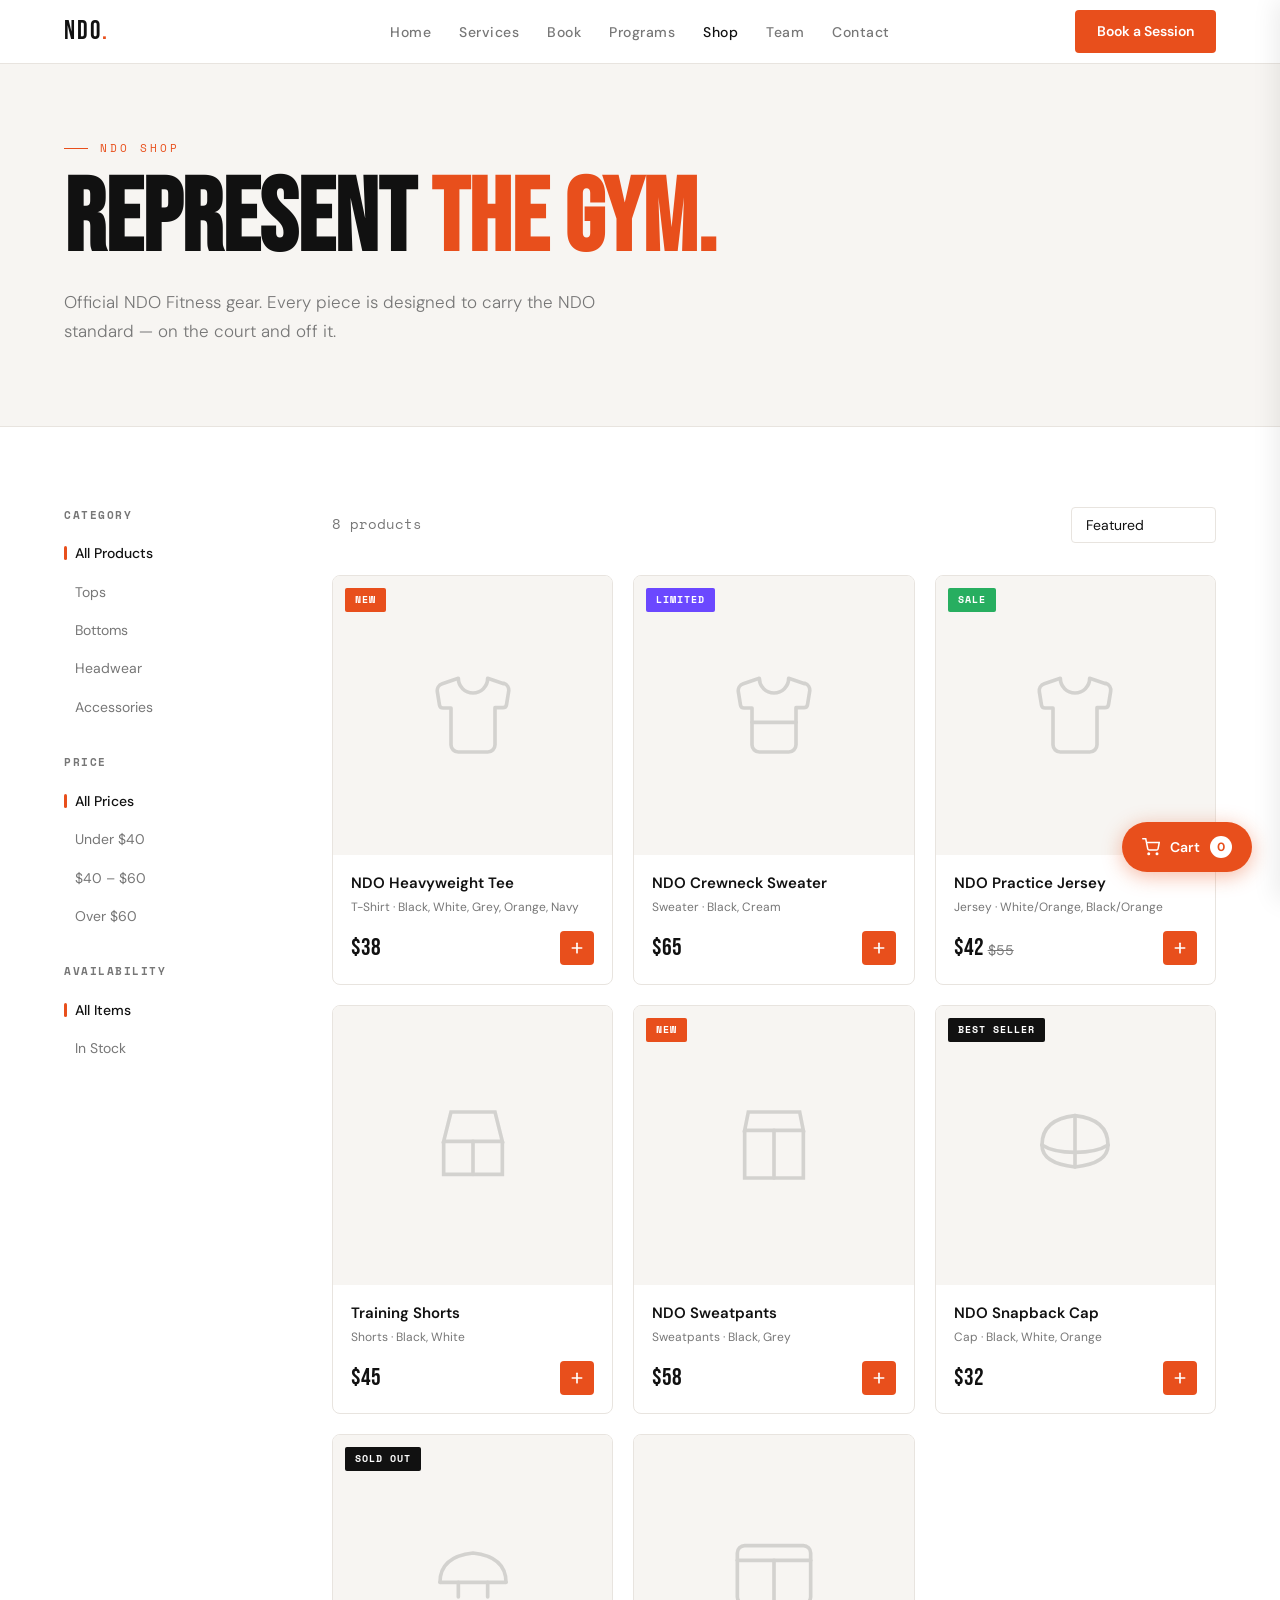
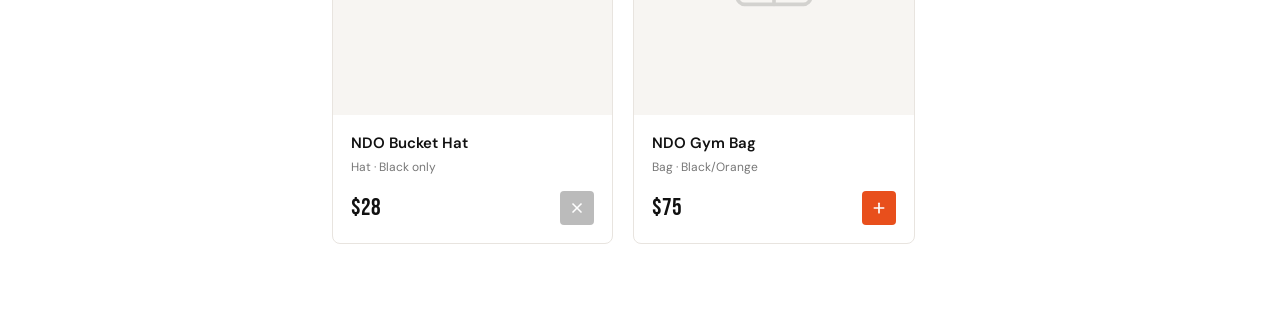
==== shop.html @ 1f4be480 "Add files via upload" ====
<!DOCTYPE html>
<html lang="en">
<head>
<meta charset="UTF-8"/><meta name="viewport" content="width=device-width, initial-scale=1.0"/>
<title>Shop — NDO Fitness</title>
<link rel="stylesheet" href="shared.css"/>
<style>
.shop-layout{display:grid;grid-template-columns:220px 1fr;gap:48px;padding:80px 5%;}
.shop-sidebar{}
.filter-group{margin-bottom:32px;}
.filter-title{font-size:11px;font-weight:700;text-transform:uppercase;letter-spacing:1.5px;color:var(--muted);font-family:var(--font-mono);margin-bottom:14px;}
.filter-options{display:flex;flex-direction:column;gap:8px;}
.filter-option{font-size:14px;color:var(--muted);cursor:pointer;transition:color 0.2s;padding:4px 0;display:flex;align-items:center;gap:8px;}
.filter-option:hover{color:var(--text);}
.filter-option.active{color:var(--text);font-weight:500;}
.filter-option.active::before{content:'';width:3px;height:14px;background:var(--orange);border-radius:2px;display:inline-block;}
.filter-option:not(.active)::before{content:'';width:3px;height:14px;background:transparent;display:inline-block;}
.shop-main{}
.shop-header{display:flex;justify-content:space-between;align-items:center;margin-bottom:32px;}
.shop-count{font-size:14px;color:var(--muted);font-family:var(--font-mono);}
.shop-sort{border:1.5px solid var(--border);border-radius:4px;padding:8px 14px;font-size:14px;font-family:var(--font-body);color:var(--text);background:#fff;outline:none;appearance:none;cursor:pointer;}
.products-grid{display:grid;grid-template-columns:repeat(3,1fr);gap:20px;}
.product-card{background:#fff;border:1px solid var(--border);border-radius:8px;overflow:hidden;cursor:pointer;transition:transform 0.25s,box-shadow 0.25s;}
.product-card:hover{transform:translateY(-4px);box-shadow:0 8px 28px rgba(0,0,0,0.08);}
.product-img{aspect-ratio:1;background:var(--bg2);display:flex;align-items:center;justify-content:center;position:relative;}
.product-img svg{opacity:0.15;}
.product-badge{position:absolute;top:12px;left:12px;font-size:10px;font-weight:700;letter-spacing:1px;text-transform:uppercase;padding:4px 10px;border-radius:2px;font-family:var(--font-mono);}
.badge-new{background:var(--orange);color:#fff;}
.badge-sold{background:var(--text);color:#fff;}
.badge-sale{background:#27ae60;color:#fff;}
.product-info{padding:16px 18px;}
.product-name{font-weight:600;font-size:15px;margin-bottom:3px;}
.product-type{font-size:12px;color:var(--muted);margin-bottom:12px;}
.product-bottom{display:flex;justify-content:space-between;align-items:center;}
.product-price{font-family:var(--font-display);font-size:24px;}
.product-add{background:var(--orange);border:none;color:#fff;width:34px;height:34px;border-radius:4px;cursor:pointer;transition:background 0.2s;display:flex;align-items:center;justify-content:center;}
.product-add:hover{background:var(--orange-dim);}
.product-add.soldout{background:var(--muted2);cursor:not-allowed;}
@media(max-width:900px){.products-grid{grid-template-columns:repeat(2,1fr);}}

.cart-drawer{position:fixed;top:0;right:0;bottom:0;width:380px;background:#fff;border-left:1px solid var(--border);z-index:300;transform:translateX(100%);transition:transform 0.35s;display:flex;flex-direction:column;box-shadow:-4px 0 24px rgba(0,0,0,0.08);}
.cart-drawer.open{transform:translateX(0);}
.cart-overlay{position:fixed;inset:0;background:rgba(0,0,0,0.3);z-index:299;opacity:0;pointer-events:none;transition:opacity 0.35s;}
.cart-overlay.open{opacity:1;pointer-events:all;}
.cart-header{padding:20px 24px;border-bottom:1px solid var(--border);display:flex;justify-content:space-between;align-items:center;}
.cart-title{font-family:var(--font-display);font-size:24px;}
.cart-close{background:none;border:none;cursor:pointer;padding:4px;color:var(--muted);}
.cart-items{flex:1;overflow-y:auto;padding:20px 24px;}
.cart-item{display:flex;gap:14px;padding:16px 0;border-bottom:1px solid var(--border);}
.cart-item-img{width:56px;height:56px;background:var(--bg2);border-radius:4px;display:flex;align-items:center;justify-content:center;flex-shrink:0;}
.cart-item-info{flex:1;}
.cart-item-name{font-weight:600;font-size:14px;margin-bottom:3px;}
.cart-item-price{font-size:13px;color:var(--muted);}
.cart-item-remove{background:none;border:none;cursor:pointer;color:var(--muted2);font-size:18px;line-height:1;padding:0;}
.cart-empty{text-align:center;padding:60px 0;color:var(--muted);}
.cart-empty svg{margin-bottom:12px;opacity:0.3;}
.cart-footer{padding:20px 24px;border-top:1px solid var(--border);}
.cart-total{display:flex;justify-content:space-between;margin-bottom:20px;}
.cart-total-label{font-weight:600;font-size:15px;}
.cart-total-price{font-family:var(--font-display);font-size:28px;color:var(--orange);}
.cart-checkout{width:100%;background:var(--orange);color:#fff;border:none;padding:15px;border-radius:4px;font-size:15px;font-weight:700;cursor:pointer;font-family:var(--font-body);transition:background 0.2s;}
.cart-checkout:hover{background:var(--orange-dim);}

.cart-btn{position:fixed;bottom:28px;right:28px;background:var(--orange);color:#fff;border:none;padding:14px 20px;border-radius:50px;font-size:14px;font-weight:600;cursor:pointer;display:flex;align-items:center;gap:10px;z-index:200;box-shadow:0 4px 20px rgba(232,79,28,0.4);font-family:var(--font-body);transition:background 0.2s;}
.cart-btn:hover{background:var(--orange-dim);}
.cart-count{background:#fff;color:var(--orange);width:22px;height:22px;border-radius:50%;font-size:12px;font-weight:700;display:flex;align-items:center;justify-content:center;}

@media(max-width:768px){.shop-layout{grid-template-columns:1fr;}.shop-sidebar{display:none;}.cart-drawer{width:100%;}}
</style>
</head>
<body>
<div id="nav-placeholder"></div>

<div class="page-hero">
  <div class="page-hero-eyebrow">NDO Shop</div>
  <h1 class="page-hero-title">Represent <span>the Gym.</span></h1>
  <p class="page-hero-sub">Official NDO Fitness gear. Every piece is designed to carry the NDO standard — on the court and off it.</p>
</div>

<div class="shop-layout">
  <aside class="shop-sidebar">
    <div class="filter-group">
      <div class="filter-title">Category</div>
      <div class="filter-options">
        <div class="filter-option active" onclick="filterProducts('all',this)">All Products</div>
        <div class="filter-option" onclick="filterProducts('tops',this)">Tops</div>
        <div class="filter-option" onclick="filterProducts('bottoms',this)">Bottoms</div>
        <div class="filter-option" onclick="filterProducts('headwear',this)">Headwear</div>
        <div class="filter-option" onclick="filterProducts('accessories',this)">Accessories</div>
      </div>
    </div>
    <div class="filter-group">
      <div class="filter-title">Price</div>
      <div class="filter-options">
        <div class="filter-option active">All Prices</div>
        <div class="filter-option">Under $40</div>
        <div class="filter-option">$40 – $60</div>
        <div class="filter-option">Over $60</div>
      </div>
    </div>
    <div class="filter-group">
      <div class="filter-title">Availability</div>
      <div class="filter-options">
        <div class="filter-option active">All Items</div>
        <div class="filter-option">In Stock</div>
      </div>
    </div>
  </aside>

  <div class="shop-main">
    <div class="shop-header">
      <div class="shop-count" id="product-count">8 products</div>
      <select class="shop-sort"><option>Featured</option><option>Price: Low to High</option><option>Price: High to Low</option><option>Newest</option></select>
    </div>
    <div class="products-grid" id="products-grid">

      <div class="product-card" data-cat="tops">
        <div class="product-img">
          <svg width="88" height="88" viewBox="0 0 24 24" fill="none" stroke="#111" stroke-width="1" stroke-linecap="round" stroke-linejoin="round"><path d="M20.38 3.46L16 2a4 4 0 0 1-8 0L3.62 3.46a2 2 0 0 0-1.34 2.23l.58 3.57a1 1 0 0 0 .99.84H6v10c0 1.1.9 2 2 2h8a2 2 0 0 0 2-2V10h2.15a1 1 0 0 0 .99-.84l.58-3.57a2 2 0 0 0-1.34-2.23z"/></svg>
          <div class="product-badge badge-new">New</div>
        </div>
        <div class="product-info">
          <div class="product-name">NDO Heavyweight Tee</div>
          <div class="product-type">T-Shirt · Black, White, Grey, Orange, Navy</div>
          <div class="product-bottom">
            <div class="product-price">$38</div>
            <button class="product-add" onclick="addToCart('NDO Heavyweight Tee','$38')"><svg width="16" height="16" viewBox="0 0 24 24" fill="none" stroke="#fff" stroke-width="2.5" stroke-linecap="round"><line x1="12" y1="5" x2="12" y2="19"/><line x1="5" y1="12" x2="19" y2="12"/></svg></button>
          </div>
        </div>
      </div>

      <div class="product-card" data-cat="tops">
        <div class="product-img">
          <svg width="88" height="88" viewBox="0 0 24 24" fill="none" stroke="#111" stroke-width="1" stroke-linecap="round" stroke-linejoin="round"><path d="M20.38 3.46L16 2a4 4 0 0 1-8 0L3.62 3.46a2 2 0 0 0-1.34 2.23l.58 3.57a1 1 0 0 0 .99.84H6v10c0 1.1.9 2 2 2h8a2 2 0 0 0 2-2V10h2.15a1 1 0 0 0 .99-.84l.58-3.57a2 2 0 0 0-1.34-2.23z"/><line x1="6" y1="14" x2="18" y2="14"/></svg>
          <div class="product-badge" style="background:#6B48FF;color:#fff;">Limited</div>
        </div>
        <div class="product-info">
          <div class="product-name">NDO Crewneck Sweater</div>
          <div class="product-type">Sweater · Black, Cream</div>
          <div class="product-bottom">
            <div class="product-price">$65</div>
            <button class="product-add" onclick="addToCart('NDO Crewneck Sweater','$65')"><svg width="16" height="16" viewBox="0 0 24 24" fill="none" stroke="#fff" stroke-width="2.5" stroke-linecap="round"><line x1="12" y1="5" x2="12" y2="19"/><line x1="5" y1="12" x2="19" y2="12"/></svg></button>
          </div>
        </div>
      </div>

      <div class="product-card" data-cat="tops">
        <div class="product-img">
          <svg width="88" height="88" viewBox="0 0 24 24" fill="none" stroke="#111" stroke-width="1" stroke-linecap="round" stroke-linejoin="round"><path d="M20.38 3.46L16 2a4 4 0 0 1-8 0L3.62 3.46a2 2 0 0 0-1.34 2.23l.58 3.57a1 1 0 0 0 .99.84H6v10c0 1.1.9 2 2 2h8a2 2 0 0 0 2-2V10h2.15a1 1 0 0 0 .99-.84l.58-3.57a2 2 0 0 0-1.34-2.23z"/></svg>
          <div class="product-badge badge-sale">Sale</div>
        </div>
        <div class="product-info">
          <div class="product-name">NDO Practice Jersey</div>
          <div class="product-type">Jersey · White/Orange, Black/Orange</div>
          <div class="product-bottom">
            <div class="product-price">$42 <span style="font-size:14px;color:var(--muted);text-decoration:line-through;font-family:var(--font-body);">$55</span></div>
            <button class="product-add" onclick="addToCart('NDO Practice Jersey','$42')"><svg width="16" height="16" viewBox="0 0 24 24" fill="none" stroke="#fff" stroke-width="2.5" stroke-linecap="round"><line x1="12" y1="5" x2="12" y2="19"/><line x1="5" y1="12" x2="19" y2="12"/></svg></button>
          </div>
        </div>
      </div>

      <div class="product-card" data-cat="bottoms">
        <div class="product-img">
          <svg width="88" height="88" viewBox="0 0 24 24" fill="none" stroke="#111" stroke-width="1" stroke-linecap="round"><path d="M6 3h12l2 8H4L6 3z"/><path d="M4 11v9h16v-9"/><line x1="12" y1="11" x2="12" y2="20"/></svg>
        </div>
        <div class="product-info">
          <div class="product-name">Training Shorts</div>
          <div class="product-type">Shorts · Black, White</div>
          <div class="product-bottom">
            <div class="product-price">$45</div>
            <button class="product-add" onclick="addToCart('Training Shorts','$45')"><svg width="16" height="16" viewBox="0 0 24 24" fill="none" stroke="#fff" stroke-width="2.5" stroke-linecap="round"><line x1="12" y1="5" x2="12" y2="19"/><line x1="5" y1="12" x2="19" y2="12"/></svg></button>
          </div>
        </div>
      </div>

      <div class="product-card" data-cat="bottoms">
        <div class="product-img">
          <svg width="88" height="88" viewBox="0 0 24 24" fill="none" stroke="#111" stroke-width="1" stroke-linecap="round"><path d="M5 3h14l1 5H4L5 3z"/><path d="M4 8v13h16V8"/><line x1="12" y1="8" x2="12" y2="21"/></svg>
          <div class="product-badge badge-new">New</div>
        </div>
        <div class="product-info">
          <div class="product-name">NDO Sweatpants</div>
          <div class="product-type">Sweatpants · Black, Grey</div>
          <div class="product-bottom">
            <div class="product-price">$58</div>
            <button class="product-add" onclick="addToCart('NDO Sweatpants','$58')"><svg width="16" height="16" viewBox="0 0 24 24" fill="none" stroke="#fff" stroke-width="2.5" stroke-linecap="round"><line x1="12" y1="5" x2="12" y2="19"/><line x1="5" y1="12" x2="19" y2="12"/></svg></button>
          </div>
        </div>
      </div>

      <div class="product-card" data-cat="headwear">
        <div class="product-img">
          <svg width="88" height="88" viewBox="0 0 24 24" fill="none" stroke="#111" stroke-width="1" stroke-linecap="round"><path d="M3 12 Q3 5 12 4 Q21 5 21 12"/><path d="M3 12 Q3 17 12 18 Q21 17 21 12"/><line x1="12" y1="4" x2="12" y2="18"/><path d="M3 12 Q6 14 12 14 Q18 14 21 12"/></svg>
          <div class="product-badge" style="background:#111;color:#fff;">Best Seller</div>
        </div>
        <div class="product-info">
          <div class="product-name">NDO Snapback Cap</div>
          <div class="product-type">Cap · Black, White, Orange</div>
          <div class="product-bottom">
            <div class="product-price">$32</div>
            <button class="product-add" onclick="addToCart('NDO Snapback Cap','$32')"><svg width="16" height="16" viewBox="0 0 24 24" fill="none" stroke="#fff" stroke-width="2.5" stroke-linecap="round"><line x1="12" y1="5" x2="12" y2="19"/><line x1="5" y1="12" x2="19" y2="12"/></svg></button>
          </div>
        </div>
      </div>

      <div class="product-card" data-cat="headwear">
        <div class="product-img">
          <svg width="88" height="88" viewBox="0 0 24 24" fill="none" stroke="#111" stroke-width="1" stroke-linecap="round"><path d="M3 14 Q3 7 12 6 Q21 7 21 14"/><path d="M3 14h18"/><path d="M8 14v4"/><path d="M16 14v4"/></svg>
          <div class="product-badge badge-sold">Sold Out</div>
        </div>
        <div class="product-info">
          <div class="product-name">NDO Bucket Hat</div>
          <div class="product-type">Hat · Black only</div>
          <div class="product-bottom">
            <div class="product-price">$28</div>
            <button class="product-add soldout" disabled><svg width="16" height="16" viewBox="0 0 24 24" fill="none" stroke="#fff" stroke-width="2.5" stroke-linecap="round"><line x1="18" y1="6" x2="6" y2="18"/><line x1="6" y1="6" x2="18" y2="18"/></svg></button>
          </div>
        </div>
      </div>

      <div class="product-card" data-cat="accessories">
        <div class="product-img">
          <svg width="88" height="88" viewBox="0 0 24 24" fill="none" stroke="#111" stroke-width="1" stroke-linecap="round"><rect x="2" y="4" width="20" height="16" rx="2"/><path d="M2 8h20"/><path d="M12 8v12"/></svg>
        </div>
        <div class="product-info">
          <div class="product-name">NDO Gym Bag</div>
          <div class="product-type">Bag · Black/Orange</div>
          <div class="product-bottom">
            <div class="product-price">$75</div>
            <button class="product-add" onclick="addToCart('NDO Gym Bag','$75')"><svg width="16" height="16" viewBox="0 0 24 24" fill="none" stroke="#fff" stroke-width="2.5" stroke-linecap="round"><line x1="12" y1="5" x2="12" y2="19"/><line x1="5" y1="12" x2="19" y2="12"/></svg></button>
          </div>
        </div>
      </div>

    </div>
  </div>
</div>

<!-- Cart overlay -->
<div class="cart-overlay" id="cartOverlay" onclick="closeCart()"></div>

<!-- Cart drawer -->
<div class="cart-drawer" id="cartDrawer">
  <div class="cart-header">
    <div class="cart-title">Your Cart</div>
    <button class="cart-close" onclick="closeCart()"><svg width="20" height="20" viewBox="0 0 24 24" fill="none" stroke="currentColor" stroke-width="2" stroke-linecap="round"><line x1="18" y1="6" x2="6" y2="18"/><line x1="6" y1="6" x2="18" y2="18"/></svg></button>
  </div>
  <div class="cart-items" id="cartItems">
    <div class="cart-empty">
      <svg width="40" height="40" viewBox="0 0 24 24" fill="none" stroke="currentColor" stroke-width="1.5" stroke-linecap="round"><circle cx="9" cy="21" r="1"/><circle cx="20" cy="21" r="1"/><path d="M1 1h4l2.68 13.39a2 2 0 0 0 2 1.61h9.72a2 2 0 0 0 2-1.61L23 6H6"/></svg>
      <p style="font-size:14px;margin-top:8px;">Your cart is empty</p>
    </div>
  </div>
  <div class="cart-footer" id="cartFooter" style="display:none;">
    <div class="cart-total"><span class="cart-total-label">Total</span><span class="cart-total-price" id="cartTotal">$0</span></div>
    <button class="cart-checkout" onclick="alert('Checkout coming soon — contact ndoleague@gmail.com to complete your order.')">Checkout →</button>
  </div>
</div>

<!-- Floating cart button -->
<button class="cart-btn" id="cartBtn" onclick="openCart()">
  <svg width="18" height="18" viewBox="0 0 24 24" fill="none" stroke="#fff" stroke-width="2" stroke-linecap="round"><circle cx="9" cy="21" r="1"/><circle cx="20" cy="21" r="1"/><path d="M1 1h4l2.68 13.39a2 2 0 0 0 2 1.61h9.72a2 2 0 0 0 2-1.61L23 6H6"/></svg>
  Cart <div class="cart-count" id="cartCountBadge">0</div>
</button>

<script src="shared.js"></script>
<script>
let cart = [];

function addToCart(name, price) {
  const existing = cart.find(i => i.name === name);
  if(existing){ existing.qty++; } else { cart.push({name, price, qty:1}); }
  renderCart();
  openCart();
}

function removeFromCart(idx) {
  cart.splice(idx,1);
  renderCart();
}

function renderCart() {
  const container = document.getElementById('cartItems');
  const footer = document.getElementById('cartFooter');
  const badge = document.getElementById('cartCountBadge');
  const total = cart.reduce((s,i) => s + parseInt(i.price.replace(/\D/g,'')) * i.qty, 0);
  badge.textContent = cart.reduce((s,i)=>s+i.qty,0);
  if(cart.length === 0){
    container.innerHTML = '<div class="cart-empty"><svg width="40" height="40" viewBox="0 0 24 24" fill="none" stroke="currentColor" stroke-width="1.5" stroke-linecap="round"><circle cx="9" cy="21" r="1"/><circle cx="20" cy="21" r="1"/><path d="M1 1h4l2.68 13.39a2 2 0 0 0 2 1.61h9.72a2 2 0 0 0 2-1.61L23 6H6"/></svg><p style="font-size:14px;margin-top:8px;">Your cart is empty</p></div>';
    footer.style.display='none';
    return;
  }
  footer.style.display='block';
  document.getElementById('cartTotal').textContent = '$'+total;
  container.innerHTML = cart.map((item,i) => `
    <div class="cart-item">
      <div class="cart-item-img"><svg width="24" height="24" viewBox="0 0 24 24" fill="none" stroke="#bbb" stroke-width="1.2" stroke-linecap="round"><path d="M20.38 3.46L16 2a4 4 0 0 1-8 0L3.62 3.46a2 2 0 0 0-1.34 2.23l.58 3.57a1 1 0 0 0 .99.84H6v10c0 1.1.9 2 2 2h8a2 2 0 0 0 2-2V10h2.15a1 1 0 0 0 .99-.84l.58-3.57a2 2 0 0 0-1.34-2.23z"/></svg></div>
      <div class="cart-item-info"><div class="cart-item-name">${item.name} ${item.qty>1?'x'+item.qty:''}</div><div class="cart-item-price">${item.price}</div></div>
      <button class="cart-item-remove" onclick="removeFromCart(${i})">×</button>
    </div>`).join('');
}

function openCart(){ document.getElementById('cartDrawer').classList.add('open'); document.getElementById('cartOverlay').classList.add('open'); }
function closeCart(){ document.getElementById('cartDrawer').classList.remove('open'); document.getElementById('cartOverlay').classList.remove('open'); }

function filterProducts(cat, el) {
  document.querySelectorAll('.filter-option').forEach(o=>o.classList.remove('active'));
  el.classList.add('active');
  document.querySelectorAll('.product-card').forEach(card => {
    card.style.display = (cat==='all' || card.dataset.cat===cat) ? '' : 'none';
  });
  const visible = document.querySelectorAll('.product-card:not([style*="none"])').length;
  document.getElementById('product-count').textContent = visible + ' products';
}
</script>
</body>
</html>
---- shared.css ----
@import url('https://fonts.googleapis.com/css2?family=Bebas+Neue&family=DM+Sans:ital,opsz,wght@0,9..40,300;0,9..40,400;0,9..40,500;0,9..40,600;1,9..40,300&family=Space+Mono:wght@400;700&display=swap');
*{margin:0;padding:0;box-sizing:border-box;}
:root{--orange:#E84F1C;--orange-dim:#c94418;--orange-light:#FFF0EB;--bg:#FFFFFF;--bg2:#F7F5F2;--bg3:#F0EDE8;--border:#E8E4DF;--border2:#D0CBC4;--text:#111111;--muted:#777;--muted2:#BBB;--font-display:'Bebas Neue',sans-serif;--font-body:'DM Sans',sans-serif;--font-mono:'Space Mono',monospace;}
html{scroll-behavior:smooth;}
body{background:var(--bg);color:var(--text);font-family:var(--font-body);font-size:16px;line-height:1.6;overflow-x:hidden;}
nav{position:fixed;top:0;left:0;right:0;z-index:100;padding:0 5%;background:rgba(255,255,255,0.96);backdrop-filter:blur(12px);border-bottom:1px solid var(--border);display:grid;grid-template-columns:1fr auto 1fr;align-items:center;height:64px;}
.nav-right{display:flex;justify-content:flex-end;align-items:center;}
.nav-logo{font-family:var(--font-display);font-size:26px;letter-spacing:2px;color:var(--text);text-decoration:none;}
.nav-logo span{color:var(--orange);}
.nav-links{display:flex;gap:28px;list-style:none;}
.nav-links a{color:var(--muted);text-decoration:none;font-size:14px;font-weight:500;letter-spacing:0.5px;transition:color 0.2s;}
.nav-links a:hover{color:var(--text);}
.nav-cta{background:var(--orange);color:#fff;padding:10px 22px;border-radius:4px;font-size:14px;font-weight:600;text-decoration:none;transition:background 0.2s;}
.nav-cta:hover{background:var(--orange-dim);}
.nav-mobile-toggle{display:none;flex-direction:column;gap:5px;cursor:pointer;padding:4px;}
.nav-mobile-toggle span{display:block;width:22px;height:2px;background:var(--text);border-radius:2px;}
.mobile-menu{display:none;position:fixed;top:64px;left:0;right:0;background:#fff;border-bottom:1px solid var(--border);z-index:99;padding:20px 5%;flex-direction:column;gap:16px;}
.mobile-menu.open{display:flex;}
.mobile-menu a{color:var(--muted);text-decoration:none;font-size:16px;font-weight:500;padding:8px 0;border-bottom:1px solid var(--border);}
.mobile-menu a:last-child{border:none;}
@media(max-width:768px){.nav-links,.nav-cta{display:none;}.nav-mobile-toggle{display:flex;}nav{grid-template-columns:1fr 1fr;}}
section{padding:100px 5%;}
.page-hero{padding:140px 5% 80px;background:var(--bg2);border-bottom:1px solid var(--border);}
.page-hero-eyebrow{font-family:var(--font-mono);font-size:11px;letter-spacing:3px;color:var(--orange);text-transform:uppercase;margin-bottom:16px;display:flex;align-items:center;gap:12px;}
.page-hero-eyebrow::before{content:'';display:block;width:24px;height:1px;background:var(--orange);}
.page-hero-title{font-family:var(--font-display);font-size:clamp(56px,8vw,110px);line-height:0.92;color:var(--text);margin-bottom:20px;}
.page-hero-title span{color:var(--orange);}
.page-hero-sub{font-size:17px;color:var(--muted);max-width:560px;line-height:1.7;font-weight:300;}
.section-label{font-family:var(--font-mono);font-size:11px;letter-spacing:3px;color:var(--orange);text-transform:uppercase;margin-bottom:16px;display:flex;align-items:center;gap:12px;}
.section-label::before{content:'';display:block;width:24px;height:1px;background:var(--orange);}
.section-title{font-family:var(--font-display);font-size:clamp(40px,6vw,68px);line-height:0.95;color:var(--text);margin-bottom:20px;}
.section-sub{font-size:16px;color:var(--muted);max-width:520px;line-height:1.7;font-weight:300;}
.btn-primary{background:var(--orange);color:#fff;padding:14px 30px;border-radius:4px;font-size:15px;font-weight:600;text-decoration:none;transition:background 0.2s;display:inline-block;}
.btn-primary:hover{background:var(--orange-dim);}
.btn-outline{border:1.5px solid var(--border2);color:var(--text);padding:14px 30px;border-radius:4px;font-size:15px;font-weight:500;text-decoration:none;transition:border-color 0.2s;display:inline-block;}
.btn-outline:hover{border-color:var(--text);}
.btn-ghost{background:transparent;border:none;color:var(--orange);font-size:14px;font-weight:500;font-family:var(--font-mono);cursor:pointer;text-decoration:none;display:inline-flex;align-items:center;gap:6px;}
.btn-ghost::after{content:'→';}
.divider{border:none;border-top:1px solid var(--border);margin:0;}
.cta-strip{background:var(--orange);padding:80px 5%;text-align:center;}
.cta-strip h2{font-family:var(--font-display);font-size:clamp(48px,7vw,96px);color:#fff;line-height:0.95;margin-bottom:20px;}
.cta-strip p{font-size:17px;color:rgba(255,255,255,0.8);margin-bottom:32px;font-weight:300;}
.btn-white{background:#fff;color:var(--orange);padding:15px 40px;border-radius:4px;font-size:15px;font-weight:700;text-decoration:none;display:inline-block;transition:opacity 0.2s;}
.btn-white:hover{opacity:0.9;}
footer{background:#111;padding:60px 5% 32px;}
.footer-inner{display:grid;grid-template-columns:1.5fr 1fr 1fr 1fr;gap:40px;margin-bottom:48px;}
.footer-logo{font-family:var(--font-display);font-size:28px;letter-spacing:2px;color:#fff;margin-bottom:12px;}
.footer-logo span{color:var(--orange);}
.footer-tagline{font-size:14px;color:#777;line-height:1.7;max-width:240px;}
.footer-col h4{font-size:11px;text-transform:uppercase;letter-spacing:1.5px;color:#555;margin-bottom:16px;font-family:var(--font-mono);font-weight:600;}
.footer-col ul{list-style:none;display:flex;flex-direction:column;gap:10px;}
.footer-col a{color:#777;text-decoration:none;font-size:14px;transition:color 0.2s;}
.footer-col a:hover{color:#fff;}
.footer-bottom{border-top:1px solid #222;padding-top:24px;display:flex;justify-content:space-between;align-items:center;flex-wrap:wrap;gap:12px;}
.footer-copy{font-size:13px;color:#444;}
.footer-powered{font-size:12px;color:#444;font-family:var(--font-mono);}
.footer-powered a{color:var(--orange);text-decoration:none;}
@media(max-width:768px){.footer-inner{grid-template-columns:1fr 1fr;}}
@media(max-width:480px){.footer-inner{grid-template-columns:1fr;}}
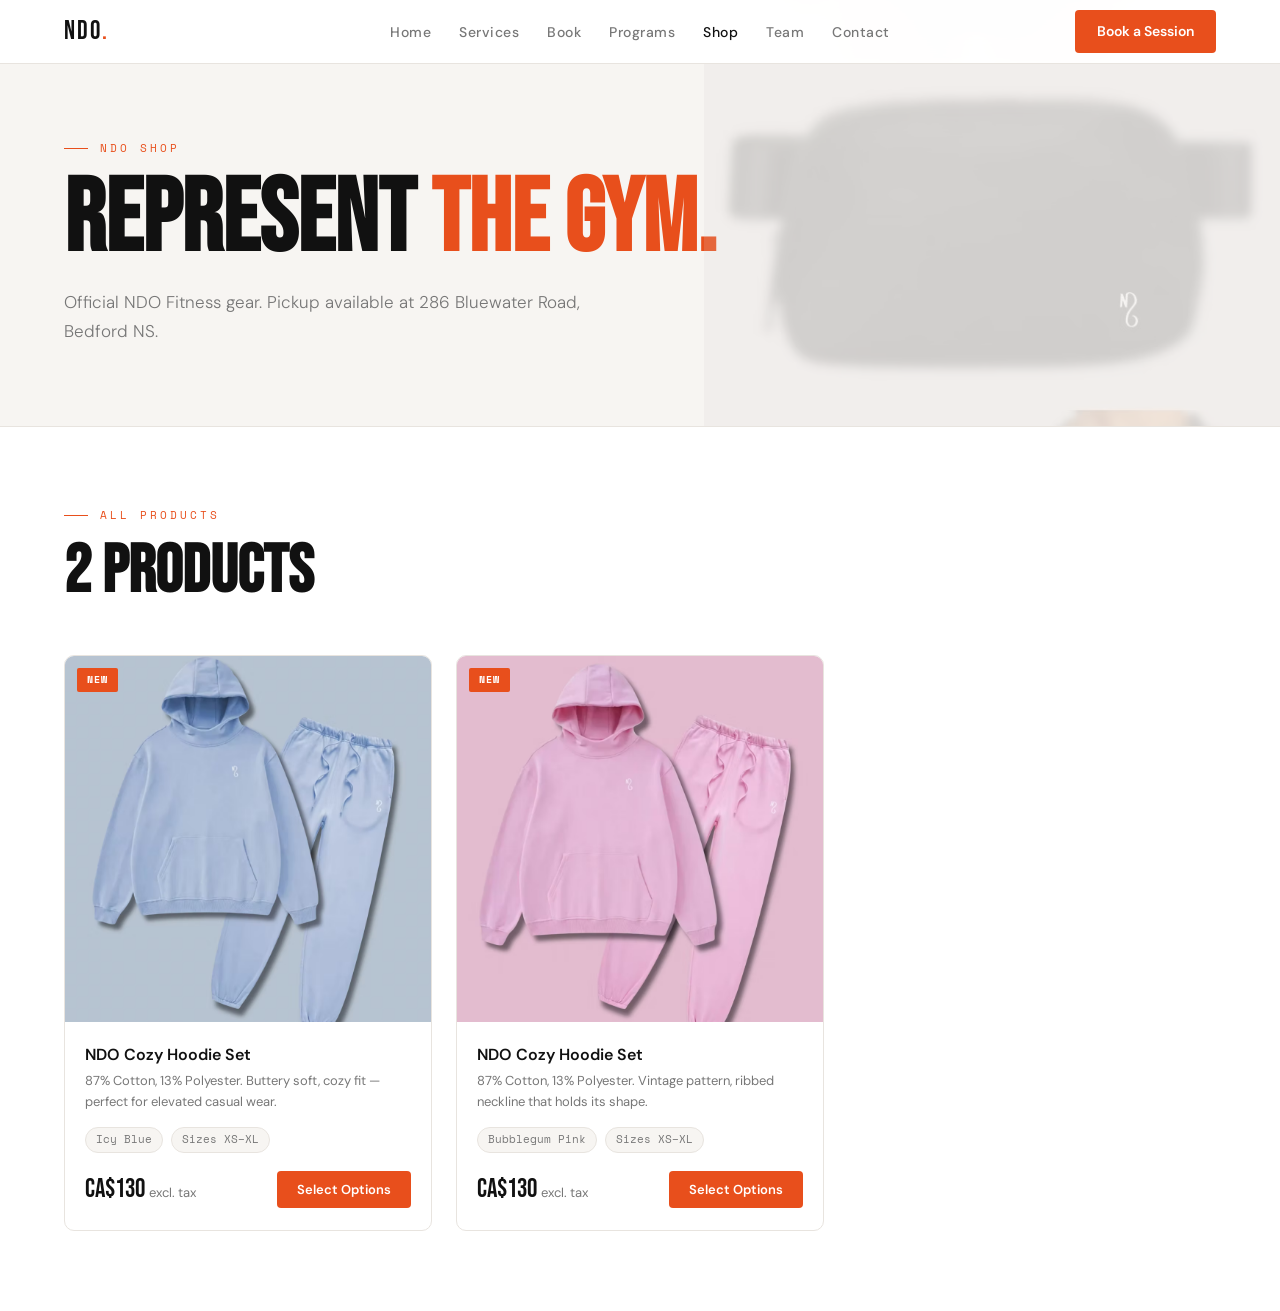
==== commit 5e3bdd06: "Add files via upload" ====
--- a/shop.html
+++ b/shop.html
@@ -4,313 +4,425 @@
 <meta charset="UTF-8"/><meta name="viewport" content="width=device-width, initial-scale=1.0"/>
 <title>Shop — NDO Fitness</title>
 <link rel="stylesheet" href="shared.css"/>
+<script src="https://js.stripe.com/v3/"></script>
 <style>
-.shop-layout{display:grid;grid-template-columns:220px 1fr;gap:48px;padding:80px 5%;}
-.shop-sidebar{}
-.filter-group{margin-bottom:32px;}
-.filter-title{font-size:11px;font-weight:700;text-transform:uppercase;letter-spacing:1.5px;color:var(--muted);font-family:var(--font-mono);margin-bottom:14px;}
-.filter-options{display:flex;flex-direction:column;gap:8px;}
-.filter-option{font-size:14px;color:var(--muted);cursor:pointer;transition:color 0.2s;padding:4px 0;display:flex;align-items:center;gap:8px;}
-.filter-option:hover{color:var(--text);}
-.filter-option.active{color:var(--text);font-weight:500;}
-.filter-option.active::before{content:'';width:3px;height:14px;background:var(--orange);border-radius:2px;display:inline-block;}
-.filter-option:not(.active)::before{content:'';width:3px;height:14px;background:transparent;display:inline-block;}
-.shop-main{}
-.shop-header{display:flex;justify-content:space-between;align-items:center;margin-bottom:32px;}
-.shop-count{font-size:14px;color:var(--muted);font-family:var(--font-mono);}
-.shop-sort{border:1.5px solid var(--border);border-radius:4px;padding:8px 14px;font-size:14px;font-family:var(--font-body);color:var(--text);background:#fff;outline:none;appearance:none;cursor:pointer;}
-.products-grid{display:grid;grid-template-columns:repeat(3,1fr);gap:20px;}
-.product-card{background:#fff;border:1px solid var(--border);border-radius:8px;overflow:hidden;cursor:pointer;transition:transform 0.25s,box-shadow 0.25s;}
-.product-card:hover{transform:translateY(-4px);box-shadow:0 8px 28px rgba(0,0,0,0.08);}
+.shop-section{padding:80px 5%;}
+.products-grid{display:grid;grid-template-columns:repeat(3,1fr);gap:24px;margin-top:50px;}
+.product-card{background:#fff;border:1px solid var(--border);border-radius:10px;overflow:hidden;cursor:pointer;transition:transform 0.25s,box-shadow 0.25s;}
+.product-card:hover{transform:translateY(-4px);box-shadow:0 10px 32px rgba(0,0,0,0.08);}
 .product-img{aspect-ratio:1;background:var(--bg2);display:flex;align-items:center;justify-content:center;position:relative;}
-.product-img svg{opacity:0.15;}
-.product-badge{position:absolute;top:12px;left:12px;font-size:10px;font-weight:700;letter-spacing:1px;text-transform:uppercase;padding:4px 10px;border-radius:2px;font-family:var(--font-mono);}
-.badge-new{background:var(--orange);color:#fff;}
-.badge-sold{background:var(--text);color:#fff;}
-.badge-sale{background:#27ae60;color:#fff;}
-.product-info{padding:16px 18px;}
-.product-name{font-weight:600;font-size:15px;margin-bottom:3px;}
-.product-type{font-size:12px;color:var(--muted);margin-bottom:12px;}
+.product-img svg{opacity:0.12;}
+.product-badge{position:absolute;top:12px;left:12px;font-size:10px;font-weight:700;letter-spacing:1px;text-transform:uppercase;padding:4px 10px;border-radius:2px;font-family:var(--font-mono);background:var(--orange);color:#fff;}
+.product-info{padding:20px;}
+.product-name{font-weight:600;font-size:16px;margin-bottom:4px;}
+.product-desc{font-size:13px;color:var(--muted);margin-bottom:14px;line-height:1.6;}
+.product-meta{display:flex;gap:8px;flex-wrap:wrap;margin-bottom:16px;}
+.product-tag{background:var(--bg2);border:1px solid var(--border);border-radius:20px;font-size:11px;color:var(--muted);padding:3px 10px;font-family:var(--font-mono);}
 .product-bottom{display:flex;justify-content:space-between;align-items:center;}
-.product-price{font-family:var(--font-display);font-size:24px;}
-.product-add{background:var(--orange);border:none;color:#fff;width:34px;height:34px;border-radius:4px;cursor:pointer;transition:background 0.2s;display:flex;align-items:center;justify-content:center;}
-.product-add:hover{background:var(--orange-dim);}
-.product-add.soldout{background:var(--muted2);cursor:not-allowed;}
+.product-price{font-family:var(--font-display);font-size:26px;}
+.product-price span{font-size:13px;font-family:var(--font-body);color:var(--muted);font-weight:400;}
+.buy-btn{background:var(--orange);border:none;color:#fff;padding:10px 20px;border-radius:4px;font-size:13px;font-weight:600;cursor:pointer;transition:background 0.2s;font-family:var(--font-body);}
+.buy-btn:hover{background:var(--orange-dim);}
 @media(max-width:900px){.products-grid{grid-template-columns:repeat(2,1fr);}}
-
-.cart-drawer{position:fixed;top:0;right:0;bottom:0;width:380px;background:#fff;border-left:1px solid var(--border);z-index:300;transform:translateX(100%);transition:transform 0.35s;display:flex;flex-direction:column;box-shadow:-4px 0 24px rgba(0,0,0,0.08);}
-.cart-drawer.open{transform:translateX(0);}
+@media(max-width:560px){.products-grid{grid-template-columns:1fr;}}
+
+.modal-overlay{display:none;position:fixed;inset:0;background:rgba(0,0,0,0.45);z-index:400;align-items:center;justify-content:center;padding:20px;}
+.modal-overlay.open{display:flex;}
+.modal{background:#fff;border-radius:12px;width:100%;max-width:820px;max-height:90vh;overflow-y:auto;display:grid;grid-template-columns:1fr 1fr;position:relative;}
+.modal-img{background:var(--bg2);display:flex;align-items:center;justify-content:center;min-height:380px;border-radius:12px 0 0 12px;}
+.modal-close{position:absolute;top:14px;right:14px;background:#fff;border:1px solid var(--border);border-radius:50%;width:32px;height:32px;display:flex;align-items:center;justify-content:center;cursor:pointer;z-index:10;}
+.modal-body{padding:32px;display:flex;flex-direction:column;}
+.modal-eyebrow{font-family:var(--font-mono);font-size:11px;letter-spacing:2px;color:var(--orange);text-transform:uppercase;margin-bottom:10px;}
+.modal-title{font-family:var(--font-display);font-size:34px;line-height:1;margin-bottom:8px;}
+.modal-price{font-family:var(--font-display);font-size:28px;color:var(--orange);margin-bottom:14px;}
+.modal-price span{font-size:13px;font-family:var(--font-body);color:var(--muted);font-weight:400;}
+.modal-desc{font-size:14px;color:var(--muted);line-height:1.75;font-weight:300;margin-bottom:20px;}
+.option-group{margin-bottom:16px;}
+.option-label{font-size:11px;font-weight:600;color:var(--muted);letter-spacing:1px;text-transform:uppercase;margin-bottom:8px;display:block;font-family:var(--font-mono);}
+.option-pills{display:flex;flex-wrap:wrap;gap:8px;}
+.option-pill{border:1.5px solid var(--border);border-radius:4px;padding:8px 14px;font-size:13px;cursor:pointer;transition:all 0.2s;background:#fff;font-family:var(--font-body);}
+.option-pill:hover{border-color:var(--border2);}
+.option-pill.selected{border-color:var(--orange);background:var(--orange-light);color:var(--orange);font-weight:500;}
+.qty-row{display:flex;align-items:center;gap:12px;margin-bottom:20px;}
+.qty-btn{width:32px;height:32px;border:1.5px solid var(--border);border-radius:4px;background:#fff;font-size:18px;cursor:pointer;display:flex;align-items:center;justify-content:center;transition:border-color 0.2s;}
+.qty-btn:hover{border-color:var(--border2);}
+.qty-num{font-size:16px;font-weight:600;min-width:20px;text-align:center;}
+.add-to-cart-btn{width:100%;background:var(--orange);color:#fff;border:none;padding:14px;border-radius:4px;font-size:15px;font-weight:700;cursor:pointer;transition:background 0.2s;font-family:var(--font-body);margin-bottom:10px;margin-top:auto;}
+.add-to-cart-btn:hover{background:var(--orange-dim);}
+.modal-note{font-size:12px;color:var(--muted2);text-align:center;font-family:var(--font-mono);}
+@media(max-width:640px){.modal{grid-template-columns:1fr;}.modal-img{min-height:200px;border-radius:12px 12px 0 0;}}
+
 .cart-overlay{position:fixed;inset:0;background:rgba(0,0,0,0.3);z-index:299;opacity:0;pointer-events:none;transition:opacity 0.35s;}
 .cart-overlay.open{opacity:1;pointer-events:all;}
-.cart-header{padding:20px 24px;border-bottom:1px solid var(--border);display:flex;justify-content:space-between;align-items:center;}
-.cart-title{font-family:var(--font-display);font-size:24px;}
-.cart-close{background:none;border:none;cursor:pointer;padding:4px;color:var(--muted);}
+.cart-drawer{position:fixed;top:0;right:0;bottom:0;width:400px;background:#fff;border-left:1px solid var(--border);z-index:300;transform:translateX(100%);transition:transform 0.35s;display:flex;flex-direction:column;}
+.cart-drawer.open{transform:translateX(0);}
+.cart-header{padding:22px 24px;border-bottom:1px solid var(--border);display:flex;justify-content:space-between;align-items:center;}
+.cart-title{font-family:var(--font-display);font-size:26px;}
+.cart-close-btn{background:none;border:none;cursor:pointer;color:var(--muted);}
 .cart-items{flex:1;overflow-y:auto;padding:20px 24px;}
 .cart-item{display:flex;gap:14px;padding:16px 0;border-bottom:1px solid var(--border);}
-.cart-item-img{width:56px;height:56px;background:var(--bg2);border-radius:4px;display:flex;align-items:center;justify-content:center;flex-shrink:0;}
-.cart-item-info{flex:1;}
-.cart-item-name{font-weight:600;font-size:14px;margin-bottom:3px;}
-.cart-item-price{font-size:13px;color:var(--muted);}
-.cart-item-remove{background:none;border:none;cursor:pointer;color:var(--muted2);font-size:18px;line-height:1;padding:0;}
+.cart-item-img{width:58px;height:58px;background:var(--bg2);border-radius:6px;flex-shrink:0;display:flex;align-items:center;justify-content:center;}
+.cart-item-details{flex:1;}
+.cart-item-name{font-weight:600;font-size:14px;margin-bottom:2px;}
+.cart-item-variant{font-size:12px;color:var(--muted);margin-bottom:4px;}
+.cart-item-price{font-family:var(--font-display);font-size:18px;color:var(--orange);}
+.cart-item-remove{background:none;border:none;cursor:pointer;color:var(--muted2);font-size:20px;line-height:1;padding:0;align-self:flex-start;}
 .cart-empty{text-align:center;padding:60px 0;color:var(--muted);}
-.cart-empty svg{margin-bottom:12px;opacity:0.3;}
-.cart-footer{padding:20px 24px;border-top:1px solid var(--border);}
-.cart-total{display:flex;justify-content:space-between;margin-bottom:20px;}
-.cart-total-label{font-weight:600;font-size:15px;}
-.cart-total-price{font-family:var(--font-display);font-size:28px;color:var(--orange);}
-.cart-checkout{width:100%;background:var(--orange);color:#fff;border:none;padding:15px;border-radius:4px;font-size:15px;font-weight:700;cursor:pointer;font-family:var(--font-body);transition:background 0.2s;}
-.cart-checkout:hover{background:var(--orange-dim);}
-
-.cart-btn{position:fixed;bottom:28px;right:28px;background:var(--orange);color:#fff;border:none;padding:14px 20px;border-radius:50px;font-size:14px;font-weight:600;cursor:pointer;display:flex;align-items:center;gap:10px;z-index:200;box-shadow:0 4px 20px rgba(232,79,28,0.4);font-family:var(--font-body);transition:background 0.2s;}
-.cart-btn:hover{background:var(--orange-dim);}
-.cart-count{background:#fff;color:var(--orange);width:22px;height:22px;border-radius:50%;font-size:12px;font-weight:700;display:flex;align-items:center;justify-content:center;}
-
-@media(max-width:768px){.shop-layout{grid-template-columns:1fr;}.shop-sidebar{display:none;}.cart-drawer{width:100%;}}
+.cart-footer{padding:22px 24px;border-top:1px solid var(--border);}
+.cart-subtotal{display:flex;justify-content:space-between;align-items:center;margin-bottom:8px;}
+.cart-subtotal-label{font-size:14px;color:var(--muted);}
+.cart-subtotal-price{font-family:var(--font-display);font-size:24px;}
+.cart-pickup-note{font-size:12px;color:var(--muted);background:var(--bg2);border-radius:4px;padding:10px 12px;margin-bottom:16px;font-family:var(--font-mono);display:flex;align-items:center;gap:6px;}
+.checkout-btn{width:100%;background:var(--orange);color:#fff;border:none;padding:15px;border-radius:4px;font-size:15px;font-weight:700;cursor:pointer;transition:background 0.2s;font-family:var(--font-body);}
+.checkout-btn:hover{background:var(--orange-dim);}
+@media(max-width:480px){.cart-drawer{width:100%;}}
+
+.checkout-overlay{display:none;position:fixed;inset:0;background:rgba(0,0,0,0.5);z-index:500;align-items:center;justify-content:center;padding:20px;}
+.checkout-overlay.open{display:flex;}
+.checkout-modal{background:#fff;border-radius:12px;width:100%;max-width:500px;max-height:90vh;overflow-y:auto;}
+.checkout-header{padding:24px 28px 0;display:flex;justify-content:space-between;align-items:center;}
+.checkout-title{font-family:var(--font-display);font-size:30px;}
+.checkout-close{background:none;border:1px solid var(--border);border-radius:50%;width:32px;height:32px;display:flex;align-items:center;justify-content:center;cursor:pointer;}
+.checkout-body{padding:24px 28px 32px;}
+.checkout-summary{background:var(--bg2);border-radius:6px;padding:16px;margin-bottom:20px;}
+.checkout-summary-title{font-size:11px;font-weight:600;color:var(--muted);text-transform:uppercase;letter-spacing:1px;font-family:var(--font-mono);margin-bottom:10px;}
+.checkout-item-row{display:flex;justify-content:space-between;font-size:14px;margin-bottom:6px;}
+.checkout-item-row.total{margin:0;padding-top:8px;border-top:1px solid var(--border);font-weight:600;}
+.co-section-title{font-size:11px;font-weight:600;color:var(--muted);text-transform:uppercase;letter-spacing:1px;font-family:var(--font-mono);margin:20px 0 10px;}
+.co-input{width:100%;background:#fff;border:1.5px solid var(--border);border-radius:4px;padding:11px 14px;color:var(--text);font-size:15px;font-family:var(--font-body);outline:none;transition:border-color 0.2s;margin-bottom:10px;box-sizing:border-box;}
+.co-input:focus{border-color:var(--orange);}
+.co-row{display:grid;grid-template-columns:1fr 1fr;gap:10px;}
+.stripe-el{background:#fff;border:1.5px solid var(--border);border-radius:4px;padding:12px 14px;margin-bottom:10px;transition:border-color 0.2s;}
+.stripe-el.focused{border-color:var(--orange);}
+.pay-error{color:#c0392b;font-size:13px;margin-top:4px;display:none;}
+.pay-btn{width:100%;background:var(--orange);color:#fff;border:none;padding:15px;border-radius:4px;font-size:15px;font-weight:700;cursor:pointer;transition:background 0.2s;font-family:var(--font-body);margin-top:10px;display:flex;align-items:center;justify-content:center;gap:8px;}
+.pay-btn:hover:not(:disabled){background:var(--orange-dim);}
+.pay-btn:disabled{background:var(--muted2);cursor:not-allowed;}
+.pay-secure{display:flex;align-items:center;justify-content:center;gap:5px;font-size:11px;color:var(--muted2);font-family:var(--font-mono);margin-top:10px;}
+
+.cart-fab{position:fixed;bottom:28px;right:28px;background:var(--orange);color:#fff;border:none;padding:13px 20px;border-radius:50px;font-size:14px;font-weight:600;cursor:pointer;display:flex;align-items:center;gap:10px;z-index:200;box-shadow:0 4px 20px rgba(232,79,28,0.35);font-family:var(--font-body);transition:background 0.2s;}
+.cart-fab:hover{background:var(--orange-dim);}
+.cart-badge{background:#fff;color:var(--orange);width:22px;height:22px;border-radius:50%;font-size:12px;font-weight:700;display:flex;align-items:center;justify-content:center;}
+
+.success-overlay{display:none;position:fixed;inset:0;background:rgba(0,0,0,0.45);z-index:600;align-items:center;justify-content:center;padding:20px;}
+.success-overlay.open{display:flex;}
+.success-box{background:#fff;border-radius:12px;padding:48px;text-align:center;max-width:400px;}
+.success-icon{width:64px;height:64px;background:var(--orange-light);border-radius:50%;display:flex;align-items:center;justify-content:center;margin:0 auto 20px;}
+.success-box h3{font-family:var(--font-display);font-size:36px;margin-bottom:8px;}
+.success-box p{font-size:15px;color:var(--muted);margin-bottom:28px;line-height:1.6;}
+.success-done-btn{background:var(--orange);color:#fff;border:none;padding:12px 28px;border-radius:4px;font-size:14px;font-weight:600;cursor:pointer;font-family:var(--font-body);}
 </style>
 </head>
 <body>
 <div id="nav-placeholder"></div>
 
-<div class="page-hero">
+<div class="page-hero" style="position:relative;overflow:hidden;">
+  <div style="position:absolute;right:0;top:0;bottom:0;width:45%;background:url('[data-uri]') center/cover no-repeat;opacity:0.18;"></div>
   <div class="page-hero-eyebrow">NDO Shop</div>
   <h1 class="page-hero-title">Represent <span>the Gym.</span></h1>
-  <p class="page-hero-sub">Official NDO Fitness gear. Every piece is designed to carry the NDO standard — on the court and off it.</p>
+  <p class="page-hero-sub">Official NDO Fitness gear. Pickup available at 286 Bluewater Road, Bedford NS.</p>
 </div>
 
-<div class="shop-layout">
-  <aside class="shop-sidebar">
-    <div class="filter-group">
-      <div class="filter-title">Category</div>
-      <div class="filter-options">
-        <div class="filter-option active" onclick="filterProducts('all',this)">All Products</div>
-        <div class="filter-option" onclick="filterProducts('tops',this)">Tops</div>
-        <div class="filter-option" onclick="filterProducts('bottoms',this)">Bottoms</div>
-        <div class="filter-option" onclick="filterProducts('headwear',this)">Headwear</div>
-        <div class="filter-option" onclick="filterProducts('accessories',this)">Accessories</div>
-      </div>
-    </div>
-    <div class="filter-group">
-      <div class="filter-title">Price</div>
-      <div class="filter-options">
-        <div class="filter-option active">All Prices</div>
-        <div class="filter-option">Under $40</div>
-        <div class="filter-option">$40 – $60</div>
-        <div class="filter-option">Over $60</div>
-      </div>
-    </div>
-    <div class="filter-group">
-      <div class="filter-title">Availability</div>
-      <div class="filter-options">
-        <div class="filter-option active">All Items</div>
-        <div class="filter-option">In Stock</div>
-      </div>
-    </div>
-  </aside>
-
-  <div class="shop-main">
-    <div class="shop-header">
-      <div class="shop-count" id="product-count">8 products</div>
-      <select class="shop-sort"><option>Featured</option><option>Price: Low to High</option><option>Price: High to Low</option><option>Newest</option></select>
-    </div>
-    <div class="products-grid" id="products-grid">
-
-      <div class="product-card" data-cat="tops">
-        <div class="product-img">
-          <svg width="88" height="88" viewBox="0 0 24 24" fill="none" stroke="#111" stroke-width="1" stroke-linecap="round" stroke-linejoin="round"><path d="M20.38 3.46L16 2a4 4 0 0 1-8 0L3.62 3.46a2 2 0 0 0-1.34 2.23l.58 3.57a1 1 0 0 0 .99.84H6v10c0 1.1.9 2 2 2h8a2 2 0 0 0 2-2V10h2.15a1 1 0 0 0 .99-.84l.58-3.57a2 2 0 0 0-1.34-2.23z"/></svg>
-          <div class="product-badge badge-new">New</div>
+<section class="shop-section">
+  <div class="section-label">All Products</div>
+  <h2 class="section-title">2 products</h2>
+  <div class="products-grid">
+
+    <div class="product-card" onclick="openProduct(0)">
+      <div class="product-img">
+        <img src="[data-uri]" alt="NDO Cozy Hoodie Set Icy Blue" style="width:100%;height:100%;object-fit:cover;"/>
+        <div class="product-badge">New</div>
+      </div>
+      <div class="product-info">
+        <div class="product-name">NDO Cozy Hoodie Set</div>
+        <div class="product-desc">87% Cotton, 13% Polyester. Buttery soft, cozy fit — perfect for elevated casual wear.</div>
+        <div class="product-meta">
+          <span class="product-tag">Icy Blue</span>
+          <span class="product-tag">Sizes XS–XL</span>
         </div>
-        <div class="product-info">
-          <div class="product-name">NDO Heavyweight Tee</div>
-          <div class="product-type">T-Shirt · Black, White, Grey, Orange, Navy</div>
-          <div class="product-bottom">
-            <div class="product-price">$38</div>
-            <button class="product-add" onclick="addToCart('NDO Heavyweight Tee','$38')"><svg width="16" height="16" viewBox="0 0 24 24" fill="none" stroke="#fff" stroke-width="2.5" stroke-linecap="round"><line x1="12" y1="5" x2="12" y2="19"/><line x1="5" y1="12" x2="19" y2="12"/></svg></button>
-          </div>
+        <div class="product-bottom">
+          <div class="product-price">CA$130 <span>excl. tax</span></div>
+          <button class="buy-btn" onclick="event.stopPropagation();openProduct(0)">Select Options</button>
         </div>
       </div>
-
-      <div class="product-card" data-cat="tops">
-        <div class="product-img">
-          <svg width="88" height="88" viewBox="0 0 24 24" fill="none" stroke="#111" stroke-width="1" stroke-linecap="round" stroke-linejoin="round"><path d="M20.38 3.46L16 2a4 4 0 0 1-8 0L3.62 3.46a2 2 0 0 0-1.34 2.23l.58 3.57a1 1 0 0 0 .99.84H6v10c0 1.1.9 2 2 2h8a2 2 0 0 0 2-2V10h2.15a1 1 0 0 0 .99-.84l.58-3.57a2 2 0 0 0-1.34-2.23z"/><line x1="6" y1="14" x2="18" y2="14"/></svg>
-          <div class="product-badge" style="background:#6B48FF;color:#fff;">Limited</div>
+    </div>
+
+    <div class="product-card" onclick="openProduct(1)">
+      <div class="product-img">
+        <img src="[data-uri]" alt="NDO Cozy Hoodie Set Bubblegum Pink" style="width:100%;height:100%;object-fit:cover;"/>
+        <div class="product-badge">New</div>
+      </div>
+      <div class="product-info">
+        <div class="product-name">NDO Cozy Hoodie Set</div>
+        <div class="product-desc">87% Cotton, 13% Polyester. Vintage pattern, ribbed neckline that holds its shape.</div>
+        <div class="product-meta">
+          <span class="product-tag">Bubblegum Pink</span>
+          <span class="product-tag">Sizes XS–XL</span>
         </div>
-        <div class="product-info">
-          <div class="product-name">NDO Crewneck Sweater</div>
-          <div class="product-type">Sweater · Black, Cream</div>
-          <div class="product-bottom">
-            <div class="product-price">$65</div>
-            <button class="product-add" onclick="addToCart('NDO Crewneck Sweater','$65')"><svg width="16" height="16" viewBox="0 0 24 24" fill="none" stroke="#fff" stroke-width="2.5" stroke-linecap="round"><line x1="12" y1="5" x2="12" y2="19"/><line x1="5" y1="12" x2="19" y2="12"/></svg></button>
-          </div>
+        <div class="product-bottom">
+          <div class="product-price">CA$130 <span>excl. tax</span></div>
+          <button class="buy-btn" onclick="event.stopPropagation();openProduct(1)">Select Options</button>
         </div>
       </div>
-
-      <div class="product-card" data-cat="tops">
-        <div class="product-img">
-          <svg width="88" height="88" viewBox="0 0 24 24" fill="none" stroke="#111" stroke-width="1" stroke-linecap="round" stroke-linejoin="round"><path d="M20.38 3.46L16 2a4 4 0 0 1-8 0L3.62 3.46a2 2 0 0 0-1.34 2.23l.58 3.57a1 1 0 0 0 .99.84H6v10c0 1.1.9 2 2 2h8a2 2 0 0 0 2-2V10h2.15a1 1 0 0 0 .99-.84l.58-3.57a2 2 0 0 0-1.34-2.23z"/></svg>
-          <div class="product-badge badge-sale">Sale</div>
+    </div>
+
+  </div>
+</section>
+
+<!-- PRODUCT MODAL -->
+<div class="modal-overlay" id="productModal" onclick="if(event.target===this)closeModal()">
+  <div class="modal">
+    <div class="modal-img">
+      <button class="modal-close" onclick="closeModal()">
+        <svg width="14" height="14" viewBox="0 0 24 24" fill="none" stroke="currentColor" stroke-width="2" stroke-linecap="round"><line x1="18" y1="6" x2="6" y2="18"/><line x1="6" y1="6" x2="18" y2="18"/></svg>
+      </button>
+      <img id="modalImg" src="[data-uri]" alt="Product" style="width:100%;height:100%;object-fit:cover;border-radius:12px 0 0 12px;"/>
+    </div>
+    <div class="modal-body">
+      <div class="modal-eyebrow">NDO Fitness</div>
+      <div class="modal-title" id="modalTitle"></div>
+      <div class="modal-price" id="modalPrice"></div>
+      <p class="modal-desc" id="modalDesc"></p>
+      <div class="option-group">
+        <span class="option-label">Color</span>
+        <div class="option-pills" id="colorPills"></div>
+      </div>
+      <div class="option-group">
+        <span class="option-label">Size</span>
+        <div class="option-pills" id="sizePills">
+          <div class="option-pill" onclick="selectPill(this,'size')">XXS</div>
+          <div class="option-pill" onclick="selectPill(this,'size')">XS</div>
+          <div class="option-pill" onclick="selectPill(this,'size')">S</div>
+          <div class="option-pill" onclick="selectPill(this,'size')">M</div>
+          <div class="option-pill" onclick="selectPill(this,'size')">L</div>
+          <div class="option-pill" onclick="selectPill(this,'size')">XL</div>
         </div>
-        <div class="product-info">
-          <div class="product-name">NDO Practice Jersey</div>
-          <div class="product-type">Jersey · White/Orange, Black/Orange</div>
-          <div class="product-bottom">
-            <div class="product-price">$42 <span style="font-size:14px;color:var(--muted);text-decoration:line-through;font-family:var(--font-body);">$55</span></div>
-            <button class="product-add" onclick="addToCart('NDO Practice Jersey','$42')"><svg width="16" height="16" viewBox="0 0 24 24" fill="none" stroke="#fff" stroke-width="2.5" stroke-linecap="round"><line x1="12" y1="5" x2="12" y2="19"/><line x1="5" y1="12" x2="19" y2="12"/></svg></button>
-          </div>
-        </div>
-      </div>
-
-      <div class="product-card" data-cat="bottoms">
-        <div class="product-img">
-          <svg width="88" height="88" viewBox="0 0 24 24" fill="none" stroke="#111" stroke-width="1" stroke-linecap="round"><path d="M6 3h12l2 8H4L6 3z"/><path d="M4 11v9h16v-9"/><line x1="12" y1="11" x2="12" y2="20"/></svg>
-        </div>
-        <div class="product-info">
-          <div class="product-name">Training Shorts</div>
-          <div class="product-type">Shorts · Black, White</div>
-          <div class="product-bottom">
-            <div class="product-price">$45</div>
-            <button class="product-add" onclick="addToCart('Training Shorts','$45')"><svg width="16" height="16" viewBox="0 0 24 24" fill="none" stroke="#fff" stroke-width="2.5" stroke-linecap="round"><line x1="12" y1="5" x2="12" y2="19"/><line x1="5" y1="12" x2="19" y2="12"/></svg></button>
-          </div>
-        </div>
-      </div>
-
-      <div class="product-card" data-cat="bottoms">
-        <div class="product-img">
-          <svg width="88" height="88" viewBox="0 0 24 24" fill="none" stroke="#111" stroke-width="1" stroke-linecap="round"><path d="M5 3h14l1 5H4L5 3z"/><path d="M4 8v13h16V8"/><line x1="12" y1="8" x2="12" y2="21"/></svg>
-          <div class="product-badge badge-new">New</div>
-        </div>
-        <div class="product-info">
-          <div class="product-name">NDO Sweatpants</div>
-          <div class="product-type">Sweatpants · Black, Grey</div>
-          <div class="product-bottom">
-            <div class="product-price">$58</div>
-            <button class="product-add" onclick="addToCart('NDO Sweatpants','$58')"><svg width="16" height="16" viewBox="0 0 24 24" fill="none" stroke="#fff" stroke-width="2.5" stroke-linecap="round"><line x1="12" y1="5" x2="12" y2="19"/><line x1="5" y1="12" x2="19" y2="12"/></svg></button>
-          </div>
-        </div>
-      </div>
-
-      <div class="product-card" data-cat="headwear">
-        <div class="product-img">
-          <svg width="88" height="88" viewBox="0 0 24 24" fill="none" stroke="#111" stroke-width="1" stroke-linecap="round"><path d="M3 12 Q3 5 12 4 Q21 5 21 12"/><path d="M3 12 Q3 17 12 18 Q21 17 21 12"/><line x1="12" y1="4" x2="12" y2="18"/><path d="M3 12 Q6 14 12 14 Q18 14 21 12"/></svg>
-          <div class="product-badge" style="background:#111;color:#fff;">Best Seller</div>
-        </div>
-        <div class="product-info">
-          <div class="product-name">NDO Snapback Cap</div>
-          <div class="product-type">Cap · Black, White, Orange</div>
-          <div class="product-bottom">
-            <div class="product-price">$32</div>
-            <button class="product-add" onclick="addToCart('NDO Snapback Cap','$32')"><svg width="16" height="16" viewBox="0 0 24 24" fill="none" stroke="#fff" stroke-width="2.5" stroke-linecap="round"><line x1="12" y1="5" x2="12" y2="19"/><line x1="5" y1="12" x2="19" y2="12"/></svg></button>
-          </div>
-        </div>
-      </div>
-
-      <div class="product-card" data-cat="headwear">
-        <div class="product-img">
-          <svg width="88" height="88" viewBox="0 0 24 24" fill="none" stroke="#111" stroke-width="1" stroke-linecap="round"><path d="M3 14 Q3 7 12 6 Q21 7 21 14"/><path d="M3 14h18"/><path d="M8 14v4"/><path d="M16 14v4"/></svg>
-          <div class="product-badge badge-sold">Sold Out</div>
-        </div>
-        <div class="product-info">
-          <div class="product-name">NDO Bucket Hat</div>
-          <div class="product-type">Hat · Black only</div>
-          <div class="product-bottom">
-            <div class="product-price">$28</div>
-            <button class="product-add soldout" disabled><svg width="16" height="16" viewBox="0 0 24 24" fill="none" stroke="#fff" stroke-width="2.5" stroke-linecap="round"><line x1="18" y1="6" x2="6" y2="18"/><line x1="6" y1="6" x2="18" y2="18"/></svg></button>
-          </div>
-        </div>
-      </div>
-
-      <div class="product-card" data-cat="accessories">
-        <div class="product-img">
-          <svg width="88" height="88" viewBox="0 0 24 24" fill="none" stroke="#111" stroke-width="1" stroke-linecap="round"><rect x="2" y="4" width="20" height="16" rx="2"/><path d="M2 8h20"/><path d="M12 8v12"/></svg>
-        </div>
-        <div class="product-info">
-          <div class="product-name">NDO Gym Bag</div>
-          <div class="product-type">Bag · Black/Orange</div>
-          <div class="product-bottom">
-            <div class="product-price">$75</div>
-            <button class="product-add" onclick="addToCart('NDO Gym Bag','$75')"><svg width="16" height="16" viewBox="0 0 24 24" fill="none" stroke="#fff" stroke-width="2.5" stroke-linecap="round"><line x1="12" y1="5" x2="12" y2="19"/><line x1="5" y1="12" x2="19" y2="12"/></svg></button>
-          </div>
-        </div>
-      </div>
-
+      </div>
+      <div class="qty-row">
+        <span class="option-label" style="margin:0">Qty</span>
+        <button class="qty-btn" onclick="changeQty(-1)">−</button>
+        <span class="qty-num" id="qtyNum">1</span>
+        <button class="qty-btn" onclick="changeQty(1)">+</button>
+      </div>
+      <button class="add-to-cart-btn" onclick="addToCart()">Add to Cart</button>
+      <div class="modal-note">Pickup · 286 Bluewater Rd, Bedford NS</div>
     </div>
   </div>
 </div>
 
-<!-- Cart overlay -->
+<!-- CART -->
 <div class="cart-overlay" id="cartOverlay" onclick="closeCart()"></div>
-
-<!-- Cart drawer -->
 <div class="cart-drawer" id="cartDrawer">
   <div class="cart-header">
     <div class="cart-title">Your Cart</div>
-    <button class="cart-close" onclick="closeCart()"><svg width="20" height="20" viewBox="0 0 24 24" fill="none" stroke="currentColor" stroke-width="2" stroke-linecap="round"><line x1="18" y1="6" x2="6" y2="18"/><line x1="6" y1="6" x2="18" y2="18"/></svg></button>
+    <button class="cart-close-btn" onclick="closeCart()">
+      <svg width="18" height="18" viewBox="0 0 24 24" fill="none" stroke="currentColor" stroke-width="2" stroke-linecap="round"><line x1="18" y1="6" x2="6" y2="18"/><line x1="6" y1="6" x2="18" y2="18"/></svg>
+    </button>
   </div>
   <div class="cart-items" id="cartItems">
     <div class="cart-empty">
-      <svg width="40" height="40" viewBox="0 0 24 24" fill="none" stroke="currentColor" stroke-width="1.5" stroke-linecap="round"><circle cx="9" cy="21" r="1"/><circle cx="20" cy="21" r="1"/><path d="M1 1h4l2.68 13.39a2 2 0 0 0 2 1.61h9.72a2 2 0 0 0 2-1.61L23 6H6"/></svg>
-      <p style="font-size:14px;margin-top:8px;">Your cart is empty</p>
+      <svg width="36" height="36" viewBox="0 0 24 24" fill="none" stroke="currentColor" stroke-width="1.5" stroke-linecap="round" style="display:block;margin:0 auto 10px;opacity:0.25"><circle cx="9" cy="21" r="1"/><circle cx="20" cy="21" r="1"/><path d="M1 1h4l2.68 13.39a2 2 0 0 0 2 1.61h9.72a2 2 0 0 0 2-1.61L23 6H6"/></svg>
+      <p style="font-size:14px;">Your cart is empty</p>
     </div>
   </div>
   <div class="cart-footer" id="cartFooter" style="display:none;">
-    <div class="cart-total"><span class="cart-total-label">Total</span><span class="cart-total-price" id="cartTotal">$0</span></div>
-    <button class="cart-checkout" onclick="alert('Checkout coming soon — contact ndoleague@gmail.com to complete your order.')">Checkout →</button>
+    <div class="cart-subtotal">
+      <span class="cart-subtotal-label">Subtotal</span>
+      <span class="cart-subtotal-price" id="cartTotal">CA$0</span>
+    </div>
+    <div class="cart-pickup-note">
+      <svg width="12" height="12" viewBox="0 0 24 24" fill="none" stroke="currentColor" stroke-width="2" stroke-linecap="round"><path d="M21 10c0 7-9 13-9 13s-9-6-9-13a9 9 0 0 1 18 0z"/><circle cx="12" cy="10" r="3"/></svg>
+      Pickup · 286 Bluewater Rd, Bedford NS
+    </div>
+    <button class="checkout-btn" onclick="openCheckout()">Checkout →</button>
   </div>
 </div>
 
-<!-- Floating cart button -->
-<button class="cart-btn" id="cartBtn" onclick="openCart()">
+<!-- CHECKOUT MODAL -->
+<div class="checkout-overlay" id="checkoutOverlay" onclick="if(event.target===this)closeCheckout()">
+  <div class="checkout-modal">
+    <div class="checkout-header">
+      <div class="checkout-title">Checkout</div>
+      <button class="checkout-close" onclick="closeCheckout()">
+        <svg width="14" height="14" viewBox="0 0 24 24" fill="none" stroke="currentColor" stroke-width="2" stroke-linecap="round"><line x1="18" y1="6" x2="6" y2="18"/><line x1="6" y1="6" x2="18" y2="18"/></svg>
+      </button>
+    </div>
+    <div class="checkout-body">
+      <div class="checkout-summary">
+        <div class="checkout-summary-title">Order Summary</div>
+        <div id="coSummaryItems"></div>
+        <div class="checkout-item-row total"><span>Total</span><span id="coTotal">CA$0</span></div>
+      </div>
+      <div class="co-section-title">Your Info</div>
+      <input class="co-input" type="text" id="coName" placeholder="Full name"/>
+      <input class="co-input" type="email" id="coEmail" placeholder="Email address"/>
+      <input class="co-input" type="tel" id="coPhone" placeholder="Phone (optional)"/>
+      <div class="co-section-title">Card Details</div>
+      <div class="stripe-el" id="card-number-el"></div>
+      <div class="co-row">
+        <div class="stripe-el" id="card-expiry-el"></div>
+        <div class="stripe-el" id="card-cvc-el"></div>
+      </div>
+      <div class="pay-error" id="payError"></div>
+      <button class="pay-btn" id="payBtn" onclick="processPayment()">
+        <svg width="14" height="14" viewBox="0 0 24 24" fill="none" stroke="currentColor" stroke-width="2" stroke-linecap="round"><rect x="3" y="11" width="18" height="11" rx="2"/><path d="M7 11V7a5 5 0 0 1 10 0v4"/></svg>
+        <span id="payBtnLabel">Pay CA$0</span>
+      </button>
+      <div class="pay-secure">
+        <svg width="11" height="11" viewBox="0 0 24 24" fill="none" stroke="currentColor" stroke-width="2" stroke-linecap="round"><rect x="3" y="11" width="18" height="11" rx="2"/><path d="M7 11V7a5 5 0 0 1 10 0v4"/></svg>
+        256-bit SSL encryption
+      </div>
+    </div>
+  </div>
+</div>
+
+<!-- FLOATING CART BUTTON -->
+<button class="cart-fab" id="cartFab" onclick="openCart()" style="display:none;">
   <svg width="18" height="18" viewBox="0 0 24 24" fill="none" stroke="#fff" stroke-width="2" stroke-linecap="round"><circle cx="9" cy="21" r="1"/><circle cx="20" cy="21" r="1"/><path d="M1 1h4l2.68 13.39a2 2 0 0 0 2 1.61h9.72a2 2 0 0 0 2-1.61L23 6H6"/></svg>
-  Cart <div class="cart-count" id="cartCountBadge">0</div>
+  Cart <div class="cart-badge" id="cartBadge">0</div>
 </button>
+
+<!-- SUCCESS -->
+<div class="success-overlay" id="successOverlay">
+  <div class="success-box">
+    <div class="success-icon">
+      <svg width="28" height="28" viewBox="0 0 24 24" fill="none" stroke="#E84F1C" stroke-width="2.5" stroke-linecap="round"><polyline points="20 6 9 17 4 12"/></svg>
+    </div>
+    <h3>Order Placed!</h3>
+    <p>Thanks for your order. You'll receive a confirmation email shortly. Pickup at 286 Bluewater Road, Bedford NS.</p>
+    <button class="success-done-btn" onclick="document.getElementById('successOverlay').style.display='none';resetCart()">Done</button>
+  </div>
+</div>
 
 <script src="shared.js"></script>
 <script>
-let cart = [];
-
-function addToCart(name, price) {
-  const existing = cart.find(i => i.name === name);
-  if(existing){ existing.qty++; } else { cart.push({name, price, qty:1}); }
-  renderCart();
-  openCart();
-}
-
-function removeFromCart(idx) {
-  cart.splice(idx,1);
-  renderCart();
-}
-
-function renderCart() {
-  const container = document.getElementById('cartItems');
-  const footer = document.getElementById('cartFooter');
-  const badge = document.getElementById('cartCountBadge');
-  const total = cart.reduce((s,i) => s + parseInt(i.price.replace(/\D/g,'')) * i.qty, 0);
-  badge.textContent = cart.reduce((s,i)=>s+i.qty,0);
-  if(cart.length === 0){
-    container.innerHTML = '<div class="cart-empty"><svg width="40" height="40" viewBox="0 0 24 24" fill="none" stroke="currentColor" stroke-width="1.5" stroke-linecap="round"><circle cx="9" cy="21" r="1"/><circle cx="20" cy="21" r="1"/><path d="M1 1h4l2.68 13.39a2 2 0 0 0 2 1.61h9.72a2 2 0 0 0 2-1.61L23 6H6"/></svg><p style="font-size:14px;margin-top:8px;">Your cart is empty</p></div>';
-    footer.style.display='none';
-    return;
+const IMG_BLUE='[data-uri]';
+const IMG_PINK='[data-uri]';
+const PRODUCTS=[
+  {id:0,name:'NDO Cozy Hoodie Set',price:130,colors:['Icy Blue'],img:IMG_BLUE,desc:'87% Cotton, 13% Polyester. Buttery soft meets cozy fit — your new favourite hoodie set. Vintage pattern, ribbed neckline. Machine wash cold, tumble dry low.'},
+  {id:1,name:'NDO Cozy Hoodie Set',price:130,colors:['Bubblegum Pink'],img:IMG_PINK,desc:'87% Cotton, 13% Polyester. Buttery soft meets cozy fit — your new favourite hoodie set. Vintage pattern, ribbed neckline. Machine wash cold, tumble dry low.'}
+];
+let cart=[],currentProduct=null,currentQty=1,selectedColor=null,selectedSize=null;
+let stripe,cardNumber,cardExpiry,cardCvc,stripeReady=false;
+
+function initStripe(){
+  if(stripeReady)return;
+  // ⚠️ Replace with real Stripe publishable key before going live
+  stripe=Stripe('pk_test_YOUR_PUBLISHABLE_KEY_HERE');
+  const els=stripe.elements({fonts:[{cssSrc:'https://fonts.googleapis.com/css2?family=DM+Sans:wght@400;500&display=swap'}]});
+  const style={base:{fontFamily:'DM Sans,sans-serif',fontSize:'15px',color:'#111111','::placeholder':{color:'#bbb'}}};
+  cardNumber=els.create('cardNumber',{style,placeholder:'Card number'});
+  cardExpiry=els.create('cardExpiry',{style});
+  cardCvc=els.create('cardCvc',{style});
+  cardNumber.mount('#card-number-el');
+  cardExpiry.mount('#card-expiry-el');
+  cardCvc.mount('#card-cvc-el');
+  stripeReady=true;
+}
+
+function openProduct(idx){
+  currentProduct=PRODUCTS[idx];currentQty=1;selectedColor=null;selectedSize=null;
+  document.getElementById('modalImg').src=currentProduct.img;
+  document.getElementById('modalTitle').textContent=currentProduct.name;
+  document.getElementById('modalPrice').innerHTML='CA$'+currentProduct.price+' <span>excl. tax</span>';
+  document.getElementById('modalDesc').textContent=currentProduct.desc;
+  document.getElementById('qtyNum').textContent=1;
+  document.getElementById('colorPills').innerHTML=currentProduct.colors.map(c=>`<div class="option-pill" onclick="selectPill(this,'color')">${c}</div>`).join('');
+  document.querySelectorAll('#sizePills .option-pill').forEach(p=>p.classList.remove('selected'));
+  document.getElementById('productModal').classList.add('open');
+  document.body.style.overflow='hidden';
+}
+function selectPill(el,type){
+  el.closest('.option-pills').querySelectorAll('.option-pill').forEach(p=>p.classList.remove('selected'));
+  el.classList.add('selected');
+  if(type==='color')selectedColor=el.textContent;
+  if(type==='size')selectedSize=el.textContent;
+}
+function changeQty(d){currentQty=Math.max(1,currentQty+d);document.getElementById('qtyNum').textContent=currentQty;}
+function addToCart(){
+  if(!selectedColor){alert('Please select a color.');return;}
+  if(!selectedSize){alert('Please select a size.');return;}
+  const key=currentProduct.id+'-'+selectedColor+'-'+selectedSize;
+  const ex=cart.find(i=>i.key===key);
+  if(ex){ex.qty+=currentQty;}else{cart.push({key,name:currentProduct.name,color:selectedColor,size:selectedSize,price:currentProduct.price,qty:currentQty});}
+  closeModal();renderCart();openCart();
+}
+function removeFromCart(i){cart.splice(i,1);renderCart();}
+function resetCart(){cart=[];renderCart();}
+
+function renderCart(){
+  const c=document.getElementById('cartItems'),f=document.getElementById('cartFooter'),fab=document.getElementById('cartFab'),badge=document.getElementById('cartBadge');
+  const total=cart.reduce((s,i)=>s+i.price*i.qty,0);
+  const qty=cart.reduce((s,i)=>s+i.qty,0);
+  badge.textContent=qty;fab.style.display=qty>0?'flex':'none';
+  document.getElementById('cartTotal').textContent='CA$'+total;
+  if(!cart.length){c.innerHTML='<div class="cart-empty"><svg width="36" height="36" viewBox="0 0 24 24" fill="none" stroke="currentColor" stroke-width="1.5" stroke-linecap="round" style="display:block;margin:0 auto 10px;opacity:0.25"><circle cx="9" cy="21" r="1"/><circle cx="20" cy="21" r="1"/><path d="M1 1h4l2.68 13.39a2 2 0 0 0 2 1.61h9.72a2 2 0 0 0 2-1.61L23 6H6"/></svg><p style="font-size:14px;">Your cart is empty</p></div>';f.style.display='none';return;}
+  f.style.display='block';
+  c.innerHTML=cart.map((item,i)=>`<div class="cart-item"><div class="cart-item-img"><svg width="26" height="26" viewBox="0 0 24 24" fill="none" stroke="#bbb" stroke-width="1" stroke-linecap="round" stroke-linejoin="round"><path d="M20.38 3.46L16 2a4 4 0 0 1-8 0L3.62 3.46a2 2 0 0 0-1.34 2.23l.58 3.57a1 1 0 0 0 .99.84H6v10c0 1.1.9 2 2 2h8a2 2 0 0 0 2-2V10h2.15a1 1 0 0 0 .99-.84l.58-3.57a2 2 0 0 0-1.34-2.23z"/></svg></div><div class="cart-item-details"><div class="cart-item-name">${item.name}${item.qty>1?' ×'+item.qty:''}</div><div class="cart-item-variant">${item.color} · Size ${item.size}</div><div class="cart-item-price">CA$${item.price*item.qty}</div></div><button class="cart-item-remove" onclick="removeFromCart(${i})">×</button></div>`).join('');
+}
+
+function openCart(){document.getElementById('cartDrawer').classList.add('open');document.getElementById('cartOverlay').classList.add('open');}
+function closeCart(){document.getElementById('cartDrawer').classList.remove('open');document.getElementById('cartOverlay').classList.remove('open');}
+function closeModal(){document.getElementById('productModal').classList.remove('open');document.body.style.overflow='';}
+
+function openCheckout(){
+  if(!cart.length)return;
+  const total=cart.reduce((s,i)=>s+i.price*i.qty,0);
+  document.getElementById('coTotal').textContent='CA$'+total;
+  document.getElementById('payBtnLabel').textContent='Pay CA$'+total;
+  document.getElementById('coSummaryItems').innerHTML=cart.map(i=>`<div class="checkout-item-row"><span>${i.name} — ${i.color}, ${i.size}${i.qty>1?' ×'+i.qty:''}</span><span>CA$${i.price*i.qty}</span></div>`).join('');
+  closeCart();
+  document.getElementById('checkoutOverlay').classList.add('open');
+  document.body.style.overflow='hidden';
+  initStripe();
+}
+function closeCheckout(){document.getElementById('checkoutOverlay').classList.remove('open');document.body.style.overflow='';}
+
+async function processPayment(){
+  const name=document.getElementById('coName').value.trim();
+  const email=document.getElementById('coEmail').value.trim();
+  const err=document.getElementById('payError');
+  err.style.display='none';
+  if(!name||!email){err.textContent='Please enter your name and email.';err.style.display='block';return;}
+  const btn=document.getElementById('payBtn');
+  btn.disabled=true;
+  document.getElementById('payBtnLabel').textContent='Processing...';
+  try{
+    /*
+    ━━━━━━━━━━━━━━━━━━━━━━━━━━━━━━━━━━━━━━━━━━━
+    TO GO LIVE — wire up backend here:
+
+    1. Create a server endpoint (Node/PHP/Vercel):
+       POST /api/create-payment-intent
+       Body: { amount, currency: 'cad', metadata }
+       Returns: { clientSecret }
+
+    2. Replace the demo timeout below with:
+       const res = await fetch('/api/create-payment-intent', {
+         method:'POST',
+         headers:{'Content-Type':'application/json'},
+         body: JSON.stringify({
+           amount: cart.reduce((s,i)=>s+i.price*i.qty,0)*100,
+           currency:'cad',
+           metadata:{ name, email, items: JSON.stringify(cart) }
+         })
+       });
+       const { clientSecret } = await res.json();
+       const result = await stripe.confirmCardPayment(clientSecret,{
+         payment_method:{ card: cardNumber, billing_details:{ name } }
+       });
+       if(result.error) throw result.error;
+    ━━━━━━━━━━━━━━━━━━━━━━━━━━━━━━━━━━━━━━━━━━━
+    */
+    await new Promise(r=>setTimeout(r,1500)); // DEMO ONLY
+    closeCheckout();
+    document.getElementById('successOverlay').classList.add('open');
+  }catch(e){
+    err.textContent=e.message||'Payment failed. Please try again.';
+    err.style.display='block';
+    btn.disabled=false;
+    document.getElementById('payBtnLabel').textContent='Pay CA$'+cart.reduce((s,i)=>s+i.price*i.qty,0);
   }
-  footer.style.display='block';
-  document.getElementById('cartTotal').textContent = '$'+total;
-  container.innerHTML = cart.map((item,i) => `
-    <div class="cart-item">
-      <div class="cart-item-img"><svg width="24" height="24" viewBox="0 0 24 24" fill="none" stroke="#bbb" stroke-width="1.2" stroke-linecap="round"><path d="M20.38 3.46L16 2a4 4 0 0 1-8 0L3.62 3.46a2 2 0 0 0-1.34 2.23l.58 3.57a1 1 0 0 0 .99.84H6v10c0 1.1.9 2 2 2h8a2 2 0 0 0 2-2V10h2.15a1 1 0 0 0 .99-.84l.58-3.57a2 2 0 0 0-1.34-2.23z"/></svg></div>
-      <div class="cart-item-info"><div class="cart-item-name">${item.name} ${item.qty>1?'x'+item.qty:''}</div><div class="cart-item-price">${item.price}</div></div>
-      <button class="cart-item-remove" onclick="removeFromCart(${i})">×</button>
-    </div>`).join('');
-}
-
-function openCart(){ document.getElementById('cartDrawer').classList.add('open'); document.getElementById('cartOverlay').classList.add('open'); }
-function closeCart(){ document.getElementById('cartDrawer').classList.remove('open'); document.getElementById('cartOverlay').classList.remove('open'); }
-
-function filterProducts(cat, el) {
-  document.querySelectorAll('.filter-option').forEach(o=>o.classList.remove('active'));
-  el.classList.add('active');
-  document.querySelectorAll('.product-card').forEach(card => {
-    card.style.display = (cat==='all' || card.dataset.cat===cat) ? '' : 'none';
-  });
-  const visible = document.querySelectorAll('.product-card:not([style*="none"])').length;
-  document.getElementById('product-count').textContent = visible + ' products';
 }
 </script>
 </body>
